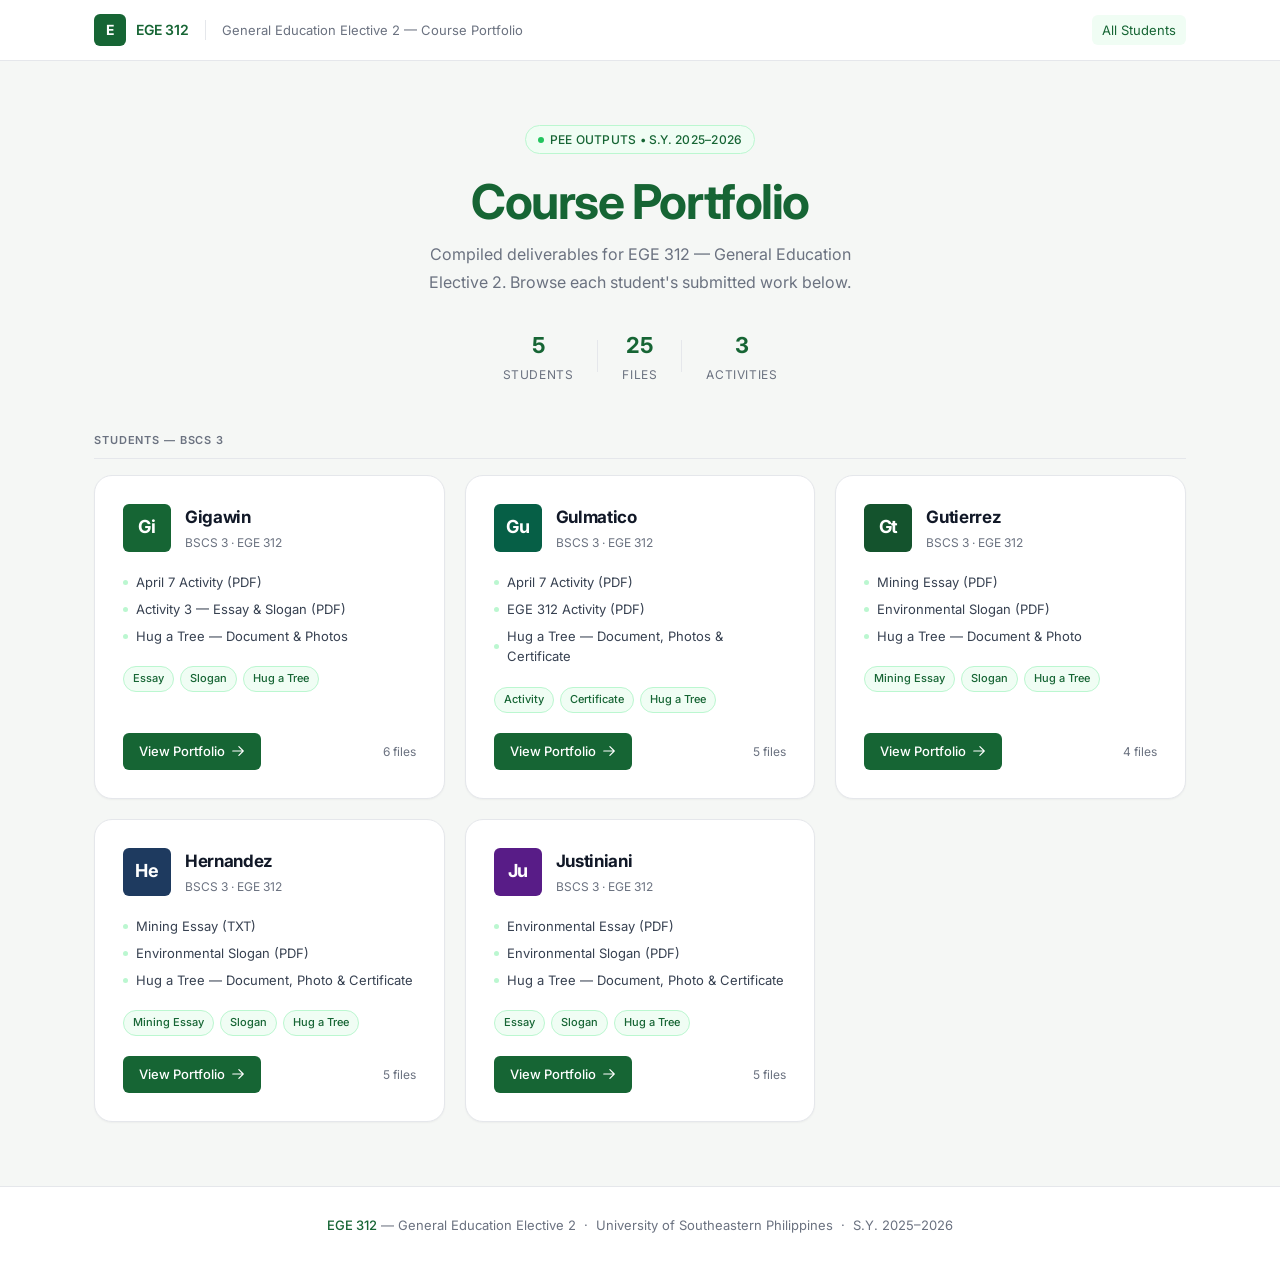
==== index.html @ ad90956f "initial commit" ====
<!DOCTYPE html>
<html lang="en">
<head>
  <meta charset="UTF-8" />
  <meta name="viewport" content="width=device-width, initial-scale=1.0" />
  <title>EGE 312 — Course Portfolio</title>
  <link rel="stylesheet" href="css/style.css" />
</head>
<body>

  <!-- Header -->
  <header class="site-header">
    <div class="container header-inner">
      <div class="header-logo">
        <div class="header-logo-mark">E</div>
        <span>EGE 312</span>
      </div>
      <div class="header-divider"></div>
      <span class="header-course">General Education Elective 2 &mdash; Course Portfolio</span>
      <nav class="header-nav">
        <a href="index.html" class="active">All Students</a>
      </nav>
    </div>
  </header>

  <!-- Hero -->
  <main>
    <section class="hero">
      <div class="container">
        <div class="hero-badge">PEE Outputs &bull; S.Y. 2025–2026</div>
        <h1>Course Portfolio</h1>
        <p>Compiled deliverables for EGE 312 — General Education Elective 2. Browse each student's submitted work below.</p>
        <div class="hero-meta">
          <div class="hero-meta-item">
            <strong>5</strong>
            <span>Students</span>
          </div>
          <div class="hero-divider"></div>
          <div class="hero-meta-item">
            <strong>25</strong>
            <span>Files</span>
          </div>
          <div class="hero-divider"></div>
          <div class="hero-meta-item">
            <strong>3</strong>
            <span>Activities</span>
          </div>
        </div>
      </div>
    </section>

    <!-- Student Grid -->
    <section>
      <div class="container">
        <p class="section-label">Students — BSCS 3</p>
        <div class="students-grid">

          <!-- Gigawin -->
          <div class="student-card">
            <div class="card-top">
              <div class="student-avatar g1">Gi</div>
              <div class="card-info">
                <div class="card-name">Gigawin</div>
                <div class="card-program">BSCS 3 &middot; EGE 312</div>
              </div>
            </div>
            <div class="card-files">
              <div class="card-file-row">April 7 Activity (PDF)</div>
              <div class="card-file-row">Activity 3 — Essay &amp; Slogan (PDF)</div>
              <div class="card-file-row">Hug a Tree — Document &amp; Photos</div>
            </div>
            <div class="card-tags">
              <span class="tag">Essay</span>
              <span class="tag">Slogan</span>
              <span class="tag">Hug a Tree</span>
            </div>
            <div class="card-action">
              <a class="btn-primary" href="gigawin.html">
                View Portfolio
                <svg fill="none" viewBox="0 0 24 24" stroke="currentColor" stroke-width="2">
                  <path stroke-linecap="round" stroke-linejoin="round" d="M13.5 4.5 21 12m0 0-7.5 7.5M21 12H3" />
                </svg>
              </a>
              <span class="card-count">6 files</span>
            </div>
          </div>

          <!-- Gulmatico -->
          <div class="student-card">
            <div class="card-top">
              <div class="student-avatar g2">Gu</div>
              <div class="card-info">
                <div class="card-name">Gulmatico</div>
                <div class="card-program">BSCS 3 &middot; EGE 312</div>
              </div>
            </div>
            <div class="card-files">
              <div class="card-file-row">April 7 Activity (PDF)</div>
              <div class="card-file-row">EGE 312 Activity (PDF)</div>
              <div class="card-file-row">Hug a Tree — Document, Photos &amp; Certificate</div>
            </div>
            <div class="card-tags">
              <span class="tag">Activity</span>
              <span class="tag">Certificate</span>
              <span class="tag">Hug a Tree</span>
            </div>
            <div class="card-action">
              <a class="btn-primary" href="gulmatico.html">
                View Portfolio
                <svg fill="none" viewBox="0 0 24 24" stroke="currentColor" stroke-width="2">
                  <path stroke-linecap="round" stroke-linejoin="round" d="M13.5 4.5 21 12m0 0-7.5 7.5M21 12H3" />
                </svg>
              </a>
              <span class="card-count">5 files</span>
            </div>
          </div>

          <!-- Gutierrez -->
          <div class="student-card">
            <div class="card-top">
              <div class="student-avatar g3">Gt</div>
              <div class="card-info">
                <div class="card-name">Gutierrez</div>
                <div class="card-program">BSCS 3 &middot; EGE 312</div>
              </div>
            </div>
            <div class="card-files">
              <div class="card-file-row">Mining Essay (PDF)</div>
              <div class="card-file-row">Environmental Slogan (PDF)</div>
              <div class="card-file-row">Hug a Tree — Document &amp; Photo</div>
            </div>
            <div class="card-tags">
              <span class="tag">Mining Essay</span>
              <span class="tag">Slogan</span>
              <span class="tag">Hug a Tree</span>
            </div>
            <div class="card-action">
              <a class="btn-primary" href="gutierrez.html">
                View Portfolio
                <svg fill="none" viewBox="0 0 24 24" stroke="currentColor" stroke-width="2">
                  <path stroke-linecap="round" stroke-linejoin="round" d="M13.5 4.5 21 12m0 0-7.5 7.5M21 12H3" />
                </svg>
              </a>
              <span class="card-count">4 files</span>
            </div>
          </div>

          <!-- Hernandez -->
          <div class="student-card">
            <div class="card-top">
              <div class="student-avatar h">He</div>
              <div class="card-info">
                <div class="card-name">Hernandez</div>
                <div class="card-program">BSCS 3 &middot; EGE 312</div>
              </div>
            </div>
            <div class="card-files">
              <div class="card-file-row">Mining Essay (TXT)</div>
              <div class="card-file-row">Environmental Slogan (PDF)</div>
              <div class="card-file-row">Hug a Tree — Document, Photo &amp; Certificate</div>
            </div>
            <div class="card-tags">
              <span class="tag">Mining Essay</span>
              <span class="tag">Slogan</span>
              <span class="tag">Hug a Tree</span>
            </div>
            <div class="card-action">
              <a class="btn-primary" href="hernandez.html">
                View Portfolio
                <svg fill="none" viewBox="0 0 24 24" stroke="currentColor" stroke-width="2">
                  <path stroke-linecap="round" stroke-linejoin="round" d="M13.5 4.5 21 12m0 0-7.5 7.5M21 12H3" />
                </svg>
              </a>
              <span class="card-count">5 files</span>
            </div>
          </div>

          <!-- Justiniani -->
          <div class="student-card">
            <div class="card-top">
              <div class="student-avatar j">Ju</div>
              <div class="card-info">
                <div class="card-name">Justiniani</div>
                <div class="card-program">BSCS 3 &middot; EGE 312</div>
              </div>
            </div>
            <div class="card-files">
              <div class="card-file-row">Environmental Essay (PDF)</div>
              <div class="card-file-row">Environmental Slogan (PDF)</div>
              <div class="card-file-row">Hug a Tree — Document, Photo &amp; Certificate</div>
            </div>
            <div class="card-tags">
              <span class="tag">Essay</span>
              <span class="tag">Slogan</span>
              <span class="tag">Hug a Tree</span>
            </div>
            <div class="card-action">
              <a class="btn-primary" href="justiniani.html">
                View Portfolio
                <svg fill="none" viewBox="0 0 24 24" stroke="currentColor" stroke-width="2">
                  <path stroke-linecap="round" stroke-linejoin="round" d="M13.5 4.5 21 12m0 0-7.5 7.5M21 12H3" />
                </svg>
              </a>
              <span class="card-count">5 files</span>
            </div>
          </div>

        </div>
      </div>
    </section>
  </main>

  <footer class="site-footer">
    <div class="container">
      <span>EGE 312</span> — General Education Elective 2 &nbsp;&middot;&nbsp; University of Southeastern Philippines &nbsp;&middot;&nbsp; S.Y. 2025–2026
    </div>
  </footer>

</body>
</html>
---- css/style.css ----
@import url('https://fonts.googleapis.com/css2?family=Inter:ital,opsz,wght@0,14..32,300;0,14..32,400;0,14..32,500;0,14..32,600;0,14..32,700;1,14..32,400&display=swap');

/* ── Variables ── */
:root {
  --primary:        #166534;
  --primary-hover:  #15803d;
  --primary-light:  #22c55e;
  --accent-bg:      #f0fdf4;
  --accent-border:  #bbf7d0;

  --bg:             #f5f7f5;
  --surface:        #ffffff;
  --surface-2:      #f9fafb;

  --text:           #111827;
  --text-sub:       #374151;
  --text-muted:     #6b7280;

  --border:         #e5e7eb;
  --border-accent:  #d1fae5;

  --radius-sm:  6px;
  --radius:     12px;
  --radius-lg:  18px;
  --radius-xl:  24px;

  --shadow-xs:  0 1px 2px rgb(0 0 0 / .04);
  --shadow-sm:  0 1px 3px rgb(0 0 0 / .06), 0 1px 2px -1px rgb(0 0 0 / .04);
  --shadow:     0 4px 6px -1px rgb(0 0 0 / .07), 0 2px 4px -2px rgb(0 0 0 / .04);
  --shadow-md:  0 10px 15px -3px rgb(0 0 0 / .07), 0 4px 6px -4px rgb(0 0 0 / .04);
  --shadow-lg:  0 20px 25px -5px rgb(0 0 0 / .08), 0 8px 10px -6px rgb(0 0 0 / .04);

  --font: 'Inter', system-ui, -apple-system, sans-serif;
  --transition: 200ms cubic-bezier(0.4, 0, 0.2, 1);
}

/* ── Reset ── */
*, *::before, *::after { box-sizing: border-box; margin: 0; padding: 0; }
html { scroll-behavior: smooth; -webkit-font-smoothing: antialiased; }
body {
  font-family: var(--font);
  background: var(--bg);
  color: var(--text);
  line-height: 1.6;
  font-size: 15px;
}
img { max-width: 100%; display: block; }
a { color: inherit; text-decoration: none; }

/* ── Layout ── */
.container {
  max-width: 1140px;
  margin: 0 auto;
  padding: 0 24px;
}

/* ── Site Header ── */
.site-header {
  position: sticky;
  top: 0;
  z-index: 100;
  background: var(--surface);
  border-bottom: 1px solid var(--border);
  backdrop-filter: blur(8px);
}
.header-inner {
  display: flex;
  align-items: center;
  gap: 16px;
  height: 60px;
}
.header-logo {
  display: flex;
  align-items: center;
  gap: 10px;
  font-weight: 600;
  font-size: 14px;
  color: var(--primary);
  letter-spacing: -0.01em;
}
.header-logo-mark {
  width: 32px;
  height: 32px;
  background: var(--primary);
  color: #fff;
  border-radius: var(--radius-sm);
  display: flex;
  align-items: center;
  justify-content: center;
  font-size: 14px;
  font-weight: 700;
  flex-shrink: 0;
}
.header-divider {
  width: 1px;
  height: 20px;
  background: var(--border);
}
.header-course {
  font-size: 13px;
  color: var(--text-muted);
  font-weight: 400;
}
.header-nav {
  margin-left: auto;
  display: flex;
  gap: 6px;
  align-items: center;
}
.header-nav a {
  font-size: 13px;
  color: var(--text-muted);
  padding: 5px 10px;
  border-radius: var(--radius-sm);
  transition: background var(--transition), color var(--transition);
}
.header-nav a:hover, .header-nav a.active {
  background: var(--accent-bg);
  color: var(--primary);
}

/* ── Hero ── */
.hero {
  padding: 64px 0 48px;
  text-align: center;
}
.hero-badge {
  display: inline-flex;
  align-items: center;
  gap: 6px;
  font-size: 12px;
  font-weight: 500;
  color: var(--primary);
  background: var(--accent-bg);
  border: 1px solid var(--accent-border);
  border-radius: 100px;
  padding: 4px 12px;
  margin-bottom: 20px;
  letter-spacing: 0.02em;
  text-transform: uppercase;
}
.hero-badge::before {
  content: '';
  display: inline-block;
  width: 6px;
  height: 6px;
  border-radius: 50%;
  background: var(--primary-light);
}
.hero h1 {
  font-size: clamp(28px, 5vw, 48px);
  font-weight: 700;
  color: var(--primary);
  letter-spacing: -0.03em;
  line-height: 1.15;
  margin-bottom: 12px;
}
.hero p {
  font-size: 16px;
  color: var(--text-muted);
  max-width: 480px;
  margin: 0 auto 32px;
  line-height: 1.7;
}
.hero-meta {
  display: flex;
  justify-content: center;
  gap: 24px;
  flex-wrap: wrap;
}
.hero-meta-item {
  display: flex;
  flex-direction: column;
  align-items: center;
  gap: 2px;
}
.hero-meta-item strong {
  font-size: 22px;
  font-weight: 700;
  color: var(--primary);
}
.hero-meta-item span {
  font-size: 12px;
  color: var(--text-muted);
  text-transform: uppercase;
  letter-spacing: 0.05em;
}
.hero-divider {
  width: 1px;
  height: 32px;
  background: var(--border);
  align-self: center;
}

/* ── Section headings ── */
.section-label {
  font-size: 11px;
  font-weight: 600;
  text-transform: uppercase;
  letter-spacing: 0.08em;
  color: var(--text-muted);
  margin-bottom: 16px;
  padding-bottom: 8px;
  border-bottom: 1px solid var(--border);
}

/* ── Student Cards Grid ── */
.students-grid {
  display: grid;
  grid-template-columns: repeat(auto-fill, minmax(320px, 1fr));
  gap: 20px;
  padding-bottom: 64px;
}

.student-card {
  background: var(--surface);
  border: 1px solid var(--border);
  border-radius: var(--radius-lg);
  padding: 28px;
  display: flex;
  flex-direction: column;
  gap: 20px;
  transition: box-shadow var(--transition), border-color var(--transition), transform var(--transition);
  box-shadow: var(--shadow-xs);
}
.student-card:hover {
  box-shadow: var(--shadow-md);
  border-color: var(--accent-border);
  transform: translateY(-2px);
}

.card-top {
  display: flex;
  align-items: flex-start;
  gap: 14px;
}
.student-avatar {
  width: 48px;
  height: 48px;
  border-radius: var(--radius-sm);
  background: var(--primary);
  color: #fff;
  display: flex;
  align-items: center;
  justify-content: center;
  font-size: 18px;
  font-weight: 700;
  flex-shrink: 0;
  letter-spacing: -0.02em;
}
.student-avatar.g1 { background: #166534; }
.student-avatar.g2 { background: #065f46; }
.student-avatar.g3 { background: #14532d; }
.student-avatar.h  { background: #1e3a5f; }
.student-avatar.j  { background: #581c87; }

.card-info { flex: 1; min-width: 0; }
.card-name {
  font-size: 17px;
  font-weight: 700;
  color: var(--text);
  letter-spacing: -0.02em;
  margin-bottom: 2px;
}
.card-program {
  font-size: 12px;
  color: var(--text-muted);
  font-weight: 400;
}

.card-files {
  display: flex;
  flex-direction: column;
  gap: 6px;
}
.card-file-row {
  display: flex;
  align-items: center;
  gap: 8px;
  font-size: 13px;
  color: var(--text-sub);
}
.card-file-row::before {
  content: '';
  width: 5px;
  height: 5px;
  border-radius: 50%;
  background: var(--accent-border);
  flex-shrink: 0;
}

.card-tags {
  display: flex;
  flex-wrap: wrap;
  gap: 6px;
}
.tag {
  font-size: 11px;
  font-weight: 500;
  padding: 3px 9px;
  border-radius: 100px;
  background: var(--accent-bg);
  color: var(--primary);
  border: 1px solid var(--accent-border);
}

.card-action {
  display: flex;
  align-items: center;
  justify-content: space-between;
  margin-top: auto;
}
.btn-primary {
  display: inline-flex;
  align-items: center;
  gap: 6px;
  background: var(--primary);
  color: #fff;
  font-size: 13px;
  font-weight: 500;
  padding: 8px 16px;
  border-radius: var(--radius-sm);
  transition: background var(--transition), box-shadow var(--transition);
  border: none;
  cursor: pointer;
}
.btn-primary:hover {
  background: var(--primary-hover);
  box-shadow: 0 4px 12px rgb(22 101 52 / .25);
}
.btn-primary svg { width: 14px; height: 14px; }

.card-count {
  font-size: 12px;
  color: var(--text-muted);
}

/* ── Breadcrumb ── */
.breadcrumb {
  display: flex;
  align-items: center;
  gap: 6px;
  font-size: 13px;
  color: var(--text-muted);
  padding: 16px 0;
}
.breadcrumb a {
  color: var(--primary);
  font-weight: 500;
  transition: opacity var(--transition);
}
.breadcrumb a:hover { opacity: 0.75; }
.breadcrumb-sep { color: var(--border); }

/* ── Student Hero (inner pages) ── */
.student-hero {
  padding: 36px 0 40px;
  display: flex;
  align-items: center;
  gap: 20px;
}
.student-hero-avatar {
  width: 64px;
  height: 64px;
  border-radius: var(--radius);
  color: #fff;
  display: flex;
  align-items: center;
  justify-content: center;
  font-size: 24px;
  font-weight: 700;
  flex-shrink: 0;
}
.student-hero-info h1 {
  font-size: 28px;
  font-weight: 700;
  color: var(--primary);
  letter-spacing: -0.03em;
  line-height: 1.2;
}
.student-hero-info p {
  font-size: 14px;
  color: var(--text-muted);
  margin-top: 4px;
}

/* ── Activity Sections ── */
.activities {
  display: flex;
  flex-direction: column;
  gap: 40px;
  padding-bottom: 64px;
}
.activity-section {}
.activity-header {
  display: flex;
  align-items: center;
  gap: 12px;
  margin-bottom: 20px;
}
.activity-num {
  width: 28px;
  height: 28px;
  border-radius: var(--radius-sm);
  background: var(--primary);
  color: #fff;
  font-size: 12px;
  font-weight: 700;
  display: flex;
  align-items: center;
  justify-content: center;
  flex-shrink: 0;
}
.activity-title {
  font-size: 17px;
  font-weight: 600;
  color: var(--text);
  letter-spacing: -0.02em;
}
.activity-desc {
  font-size: 13px;
  color: var(--text-muted);
  margin-top: 2px;
}

.files-grid {
  display: grid;
  gap: 16px;
}
.files-grid.cols-2 { grid-template-columns: repeat(auto-fill, minmax(340px, 1fr)); }

/* ── File Cards ── */
.file-card {
  background: var(--surface);
  border: 1px solid var(--border);
  border-radius: var(--radius);
  overflow: hidden;
  box-shadow: var(--shadow-xs);
}

/* PDF card */
.file-card-header {
  display: flex;
  align-items: center;
  justify-content: space-between;
  padding: 12px 16px;
  border-bottom: 1px solid var(--border);
  background: var(--surface-2);
}
.file-card-label {
  display: flex;
  align-items: center;
  gap: 8px;
  font-size: 13px;
  font-weight: 500;
  color: var(--text);
}
.file-type-badge {
  font-size: 10px;
  font-weight: 600;
  text-transform: uppercase;
  letter-spacing: 0.06em;
  padding: 2px 7px;
  border-radius: 4px;
  background: #fee2e2;
  color: #991b1b;
}
.file-type-badge.pdf  { background: #fee2e2; color: #991b1b; }
.file-type-badge.img  { background: #dbeafe; color: #1e40af; }
.file-type-badge.heic { background: #fef3c7; color: #92400e; }
.file-type-badge.doc  { background: #ede9fe; color: #4c1d95; }
.file-type-badge.txt  { background: #f0fdf4; color: #166534; }

.btn-download {
  display: inline-flex;
  align-items: center;
  gap: 5px;
  font-size: 12px;
  font-weight: 500;
  color: var(--primary);
  padding: 5px 10px;
  border-radius: var(--radius-sm);
  background: var(--accent-bg);
  border: 1px solid var(--accent-border);
  transition: background var(--transition);
  white-space: nowrap;
}
.btn-download:hover { background: var(--accent-border); }
.btn-download svg { width: 12px; height: 12px; }

.pdf-embed {
  width: 100%;
  height: 600px;
  border: none;
  display: block;
  background: var(--surface-2);
}

/* Image card */
.img-preview {
  position: relative;
  overflow: hidden;
  background: var(--surface-2);
  max-height: 420px;
}
.img-preview img {
  width: 100%;
  height: 100%;
  object-fit: contain;
  max-height: 420px;
  transition: transform var(--transition);
}
.img-preview:hover img { transform: scale(1.02); }

/* Download-only card */
.download-card {
  display: flex;
  align-items: center;
  gap: 16px;
  padding: 20px;
}
.download-icon {
  width: 44px;
  height: 44px;
  border-radius: var(--radius-sm);
  background: var(--accent-bg);
  display: flex;
  align-items: center;
  justify-content: center;
  flex-shrink: 0;
}
.download-icon svg { width: 22px; height: 22px; color: var(--primary); }
.download-info { flex: 1; min-width: 0; }
.download-filename {
  font-size: 13px;
  font-weight: 500;
  color: var(--text);
  white-space: nowrap;
  overflow: hidden;
  text-overflow: ellipsis;
}
.download-note {
  font-size: 12px;
  color: var(--text-muted);
  margin-top: 2px;
}

/* Text card */
.txt-content {
  padding: 20px 24px;
  font-size: 14px;
  line-height: 1.75;
  color: var(--text-sub);
  white-space: pre-wrap;
  font-family: var(--font);
  max-height: 480px;
  overflow-y: auto;
}

/* ── Footer ── */
.site-footer {
  border-top: 1px solid var(--border);
  background: var(--surface);
  padding: 28px 0;
  text-align: center;
  font-size: 13px;
  color: var(--text-muted);
  margin-top: auto;
}
.site-footer span { color: var(--primary); font-weight: 500; }

/* ── Responsive ── */
@media (max-width: 640px) {
  .hero { padding: 40px 0 32px; }
  .students-grid { grid-template-columns: 1fr; }
  .hero-meta { gap: 16px; }
  .hero-divider { display: none; }
  .student-hero { flex-direction: column; align-items: flex-start; }
  .header-course { display: none; }
  .pdf-embed { height: 400px; }
  .files-grid.cols-2 { grid-template-columns: 1fr; }
}
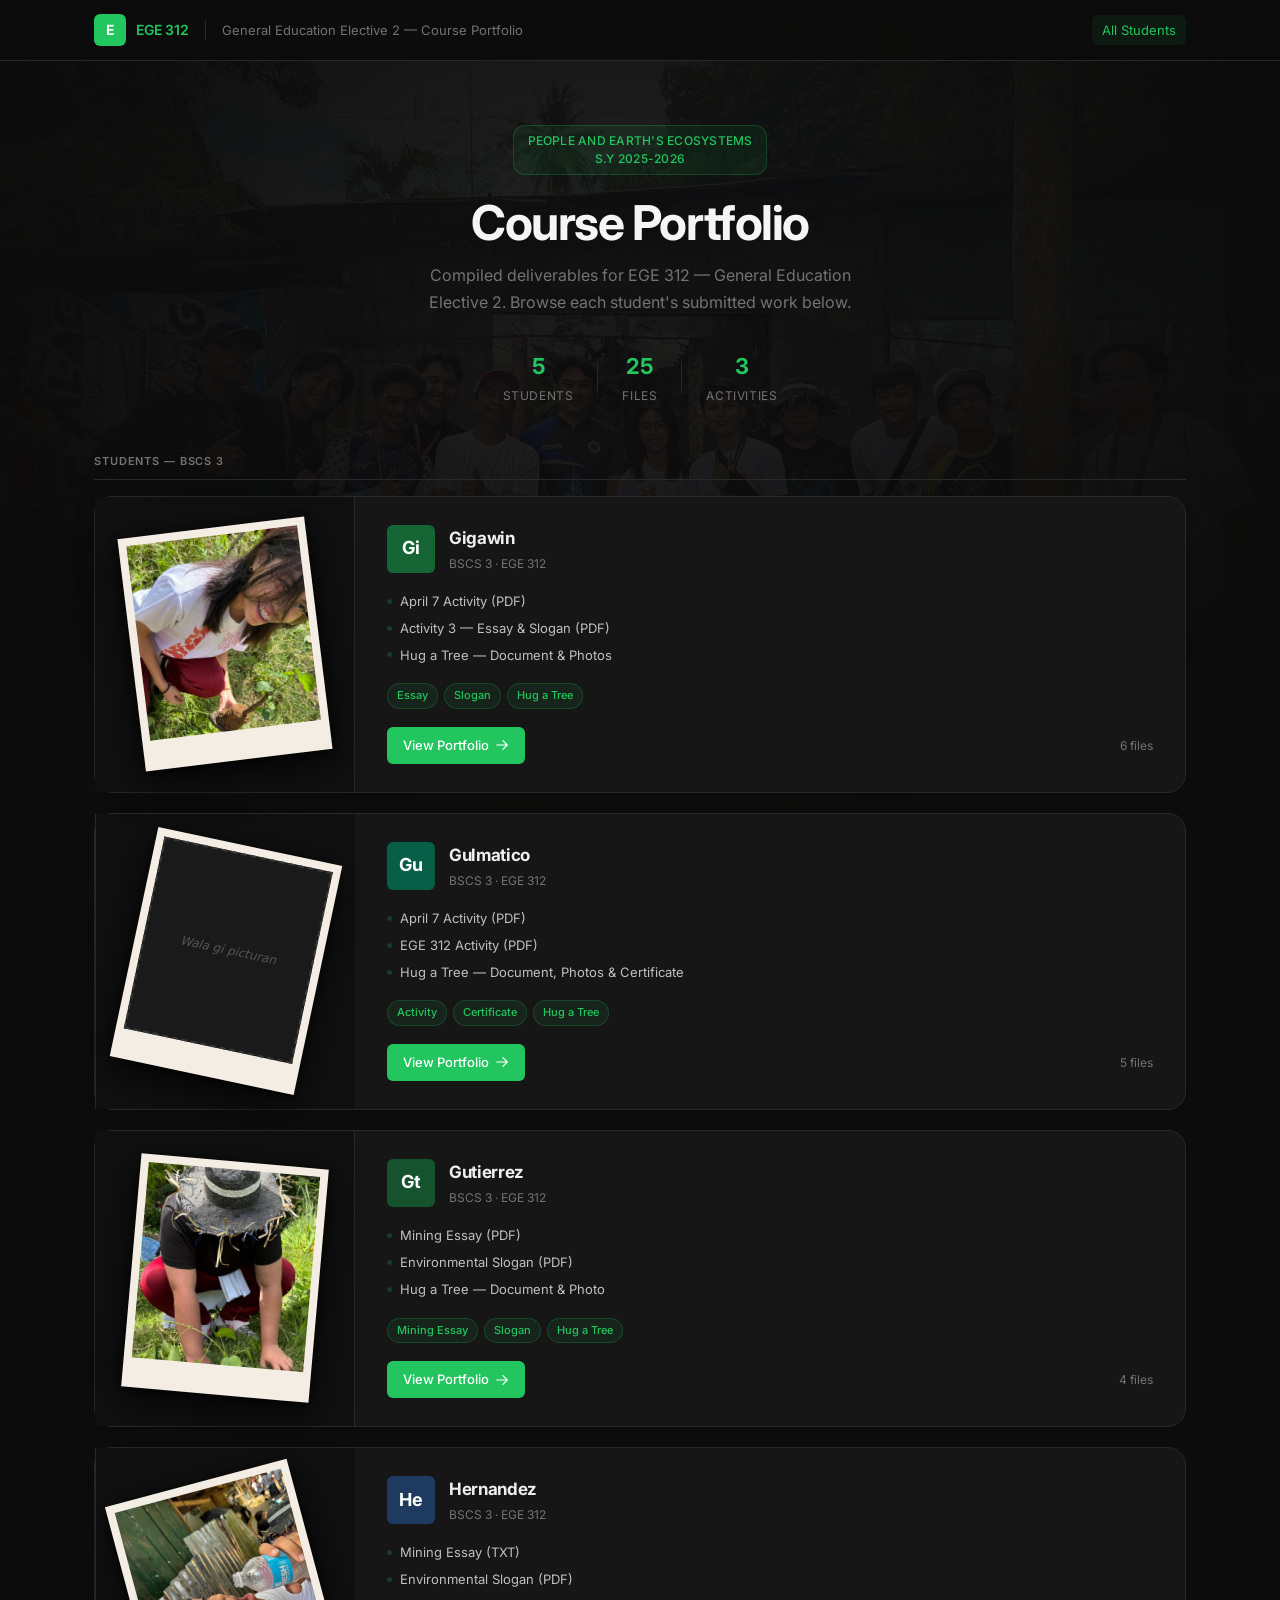
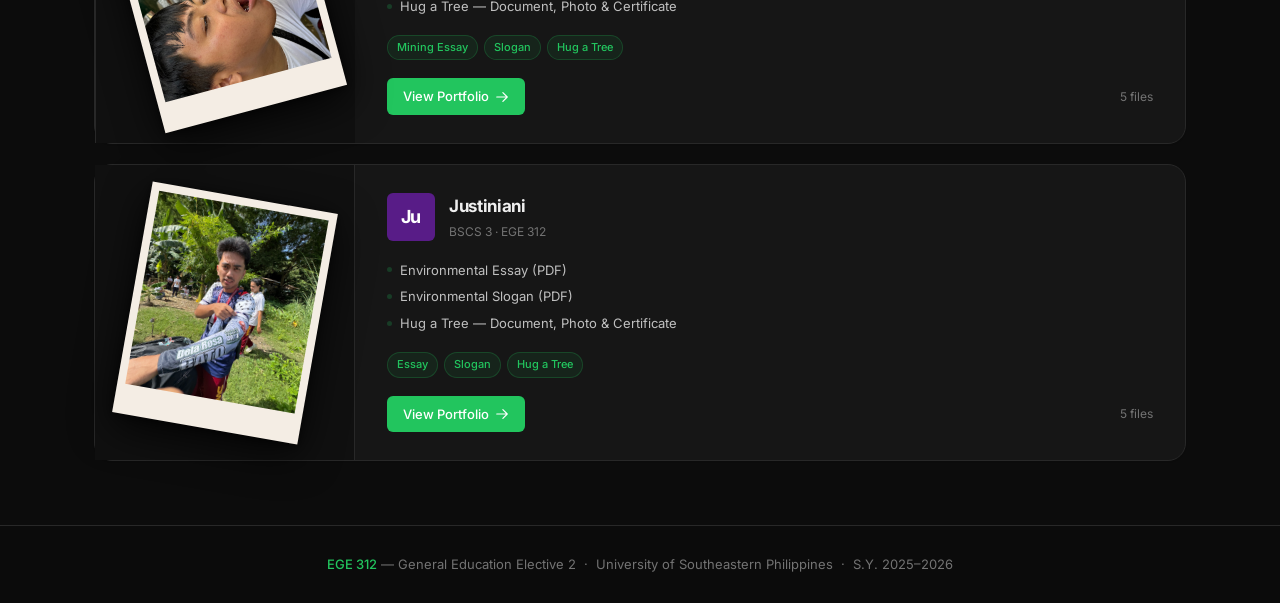
==== commit eddd544d: "wow" ====
--- a/index.html
+++ b/index.html
@@ -6,7 +6,9 @@
   <title>EGE 312 — Course Portfolio</title>
   <link rel="stylesheet" href="css/style.css" />
 </head>
-<body>
+<body class="dark-theme">
+
+  <div class="site-bg" aria-hidden="true"></div>
 
   <!-- Header -->
   <header class="site-header">
@@ -27,7 +29,7 @@
   <main>
     <section class="hero">
       <div class="container">
-        <div class="hero-badge">PEE Outputs &bull; S.Y. 2025–2026</div>
+        <div class="hero-badge"><span>People and Earth's Ecosystems<br>S.Y 2025-2026</span></div>
         <h1>Course Portfolio</h1>
         <p>Compiled deliverables for EGE 312 — General Education Elective 2. Browse each student's submitted work below.</p>
         <div class="hero-meta">
@@ -55,153 +57,188 @@
         <p class="section-label">Students — BSCS 3</p>
         <div class="students-grid">
 
-          <!-- Gigawin -->
+          <!-- Gigawin — photo left -->
           <div class="student-card">
-            <div class="card-top">
-              <div class="student-avatar g1">Gi</div>
-              <div class="card-info">
-                <div class="card-name">Gigawin</div>
-                <div class="card-program">BSCS 3 &middot; EGE 312</div>
-              </div>
-            </div>
-            <div class="card-files">
-              <div class="card-file-row">April 7 Activity (PDF)</div>
-              <div class="card-file-row">Activity 3 — Essay &amp; Slogan (PDF)</div>
-              <div class="card-file-row">Hug a Tree — Document &amp; Photos</div>
-            </div>
-            <div class="card-tags">
-              <span class="tag">Essay</span>
-              <span class="tag">Slogan</span>
-              <span class="tag">Hug a Tree</span>
-            </div>
-            <div class="card-action">
-              <a class="btn-primary" href="gigawin.html">
-                View Portfolio
-                <svg fill="none" viewBox="0 0 24 24" stroke="currentColor" stroke-width="2">
-                  <path stroke-linecap="round" stroke-linejoin="round" d="M13.5 4.5 21 12m0 0-7.5 7.5M21 12H3" />
-                </svg>
-              </a>
-              <span class="card-count">6 files</span>
-            </div>
-          </div>
-
-          <!-- Gulmatico -->
+            <div class="card-photo-side">
+              <div class="photo-frame rot-n7">
+                <img src="assets/Gigawin.jpg" alt="Gigawin" />
+              </div>
+            </div>
+            <div class="card-body">
+              <div class="card-top">
+                <div class="student-avatar g1">Gi</div>
+                <div class="card-info">
+                  <div class="card-name">Gigawin</div>
+                  <div class="card-program">BSCS 3 &middot; EGE 312</div>
+                </div>
+              </div>
+              <div class="card-files">
+                <div class="card-file-row">April 7 Activity (PDF)</div>
+                <div class="card-file-row">Activity 3 — Essay &amp; Slogan (PDF)</div>
+                <div class="card-file-row">Hug a Tree — Document &amp; Photos</div>
+              </div>
+              <div class="card-tags">
+                <span class="tag">Essay</span>
+                <span class="tag">Slogan</span>
+                <span class="tag">Hug a Tree</span>
+              </div>
+              <div class="card-action">
+                <a class="btn-primary" href="gigawin.html">
+                  View Portfolio
+                  <svg fill="none" viewBox="0 0 24 24" stroke="currentColor" stroke-width="2">
+                    <path stroke-linecap="round" stroke-linejoin="round" d="M13.5 4.5 21 12m0 0-7.5 7.5M21 12H3" />
+                  </svg>
+                </a>
+                <span class="card-count">6 files</span>
+              </div>
+            </div>
+          </div>
+
+          <!-- Gulmatico — photo right (no photo) -->
+          <div class="student-card photo-right">
+            <div class="card-body">
+              <div class="card-top">
+                <div class="student-avatar g2">Gu</div>
+                <div class="card-info">
+                  <div class="card-name">Gulmatico</div>
+                  <div class="card-program">BSCS 3 &middot; EGE 312</div>
+                </div>
+              </div>
+              <div class="card-files">
+                <div class="card-file-row">April 7 Activity (PDF)</div>
+                <div class="card-file-row">EGE 312 Activity (PDF)</div>
+                <div class="card-file-row">Hug a Tree — Document, Photos &amp; Certificate</div>
+              </div>
+              <div class="card-tags">
+                <span class="tag">Activity</span>
+                <span class="tag">Certificate</span>
+                <span class="tag">Hug a Tree</span>
+              </div>
+              <div class="card-action">
+                <a class="btn-primary" href="gulmatico.html">
+                  View Portfolio
+                  <svg fill="none" viewBox="0 0 24 24" stroke="currentColor" stroke-width="2">
+                    <path stroke-linecap="round" stroke-linejoin="round" d="M13.5 4.5 21 12m0 0-7.5 7.5M21 12H3" />
+                  </svg>
+                </a>
+                <span class="card-count">5 files</span>
+              </div>
+            </div>
+            <div class="card-photo-side">
+              <div class="photo-frame rot-p12">
+                <div class="photo-placeholder">Wala gi picturan</div>
+              </div>
+            </div>
+          </div>
+
+          <!-- Gutierrez — photo left -->
           <div class="student-card">
-            <div class="card-top">
-              <div class="student-avatar g2">Gu</div>
-              <div class="card-info">
-                <div class="card-name">Gulmatico</div>
-                <div class="card-program">BSCS 3 &middot; EGE 312</div>
-              </div>
-            </div>
-            <div class="card-files">
-              <div class="card-file-row">April 7 Activity (PDF)</div>
-              <div class="card-file-row">EGE 312 Activity (PDF)</div>
-              <div class="card-file-row">Hug a Tree — Document, Photos &amp; Certificate</div>
-            </div>
-            <div class="card-tags">
-              <span class="tag">Activity</span>
-              <span class="tag">Certificate</span>
-              <span class="tag">Hug a Tree</span>
-            </div>
-            <div class="card-action">
-              <a class="btn-primary" href="gulmatico.html">
-                View Portfolio
-                <svg fill="none" viewBox="0 0 24 24" stroke="currentColor" stroke-width="2">
-                  <path stroke-linecap="round" stroke-linejoin="round" d="M13.5 4.5 21 12m0 0-7.5 7.5M21 12H3" />
-                </svg>
-              </a>
-              <span class="card-count">5 files</span>
-            </div>
-          </div>
-
-          <!-- Gutierrez -->
+            <div class="card-photo-side">
+              <div class="photo-frame rot-p5">
+                <img src="assets/Gutierrez.jpg" alt="Gutierrez" />
+              </div>
+            </div>
+            <div class="card-body">
+              <div class="card-top">
+                <div class="student-avatar g3">Gt</div>
+                <div class="card-info">
+                  <div class="card-name">Gutierrez</div>
+                  <div class="card-program">BSCS 3 &middot; EGE 312</div>
+                </div>
+              </div>
+              <div class="card-files">
+                <div class="card-file-row">Mining Essay (PDF)</div>
+                <div class="card-file-row">Environmental Slogan (PDF)</div>
+                <div class="card-file-row">Hug a Tree — Document &amp; Photo</div>
+              </div>
+              <div class="card-tags">
+                <span class="tag">Mining Essay</span>
+                <span class="tag">Slogan</span>
+                <span class="tag">Hug a Tree</span>
+              </div>
+              <div class="card-action">
+                <a class="btn-primary" href="gutierrez.html">
+                  View Portfolio
+                  <svg fill="none" viewBox="0 0 24 24" stroke="currentColor" stroke-width="2">
+                    <path stroke-linecap="round" stroke-linejoin="round" d="M13.5 4.5 21 12m0 0-7.5 7.5M21 12H3" />
+                  </svg>
+                </a>
+                <span class="card-count">4 files</span>
+              </div>
+            </div>
+          </div>
+
+          <!-- Hernandez — photo right -->
+          <div class="student-card photo-right">
+            <div class="card-body">
+              <div class="card-top">
+                <div class="student-avatar h">He</div>
+                <div class="card-info">
+                  <div class="card-name">Hernandez</div>
+                  <div class="card-program">BSCS 3 &middot; EGE 312</div>
+                </div>
+              </div>
+              <div class="card-files">
+                <div class="card-file-row">Mining Essay (TXT)</div>
+                <div class="card-file-row">Environmental Slogan (PDF)</div>
+                <div class="card-file-row">Hug a Tree — Document, Photo &amp; Certificate</div>
+              </div>
+              <div class="card-tags">
+                <span class="tag">Mining Essay</span>
+                <span class="tag">Slogan</span>
+                <span class="tag">Hug a Tree</span>
+              </div>
+              <div class="card-action">
+                <a class="btn-primary" href="hernandez.html">
+                  View Portfolio
+                  <svg fill="none" viewBox="0 0 24 24" stroke="currentColor" stroke-width="2">
+                    <path stroke-linecap="round" stroke-linejoin="round" d="M13.5 4.5 21 12m0 0-7.5 7.5M21 12H3" />
+                  </svg>
+                </a>
+                <span class="card-count">5 files</span>
+              </div>
+            </div>
+            <div class="card-photo-side">
+              <div class="photo-frame rot-n15">
+                <img src="assets/Hernandez.jpg" alt="Hernandez" />
+              </div>
+            </div>
+          </div>
+
+          <!-- Justiniani — photo left -->
           <div class="student-card">
-            <div class="card-top">
-              <div class="student-avatar g3">Gt</div>
-              <div class="card-info">
-                <div class="card-name">Gutierrez</div>
-                <div class="card-program">BSCS 3 &middot; EGE 312</div>
-              </div>
-            </div>
-            <div class="card-files">
-              <div class="card-file-row">Mining Essay (PDF)</div>
-              <div class="card-file-row">Environmental Slogan (PDF)</div>
-              <div class="card-file-row">Hug a Tree — Document &amp; Photo</div>
-            </div>
-            <div class="card-tags">
-              <span class="tag">Mining Essay</span>
-              <span class="tag">Slogan</span>
-              <span class="tag">Hug a Tree</span>
-            </div>
-            <div class="card-action">
-              <a class="btn-primary" href="gutierrez.html">
-                View Portfolio
-                <svg fill="none" viewBox="0 0 24 24" stroke="currentColor" stroke-width="2">
-                  <path stroke-linecap="round" stroke-linejoin="round" d="M13.5 4.5 21 12m0 0-7.5 7.5M21 12H3" />
-                </svg>
-              </a>
-              <span class="card-count">4 files</span>
-            </div>
-          </div>
-
-          <!-- Hernandez -->
-          <div class="student-card">
-            <div class="card-top">
-              <div class="student-avatar h">He</div>
-              <div class="card-info">
-                <div class="card-name">Hernandez</div>
-                <div class="card-program">BSCS 3 &middot; EGE 312</div>
-              </div>
-            </div>
-            <div class="card-files">
-              <div class="card-file-row">Mining Essay (TXT)</div>
-              <div class="card-file-row">Environmental Slogan (PDF)</div>
-              <div class="card-file-row">Hug a Tree — Document, Photo &amp; Certificate</div>
-            </div>
-            <div class="card-tags">
-              <span class="tag">Mining Essay</span>
-              <span class="tag">Slogan</span>
-              <span class="tag">Hug a Tree</span>
-            </div>
-            <div class="card-action">
-              <a class="btn-primary" href="hernandez.html">
-                View Portfolio
-                <svg fill="none" viewBox="0 0 24 24" stroke="currentColor" stroke-width="2">
-                  <path stroke-linecap="round" stroke-linejoin="round" d="M13.5 4.5 21 12m0 0-7.5 7.5M21 12H3" />
-                </svg>
-              </a>
-              <span class="card-count">5 files</span>
-            </div>
-          </div>
-
-          <!-- Justiniani -->
-          <div class="student-card">
-            <div class="card-top">
-              <div class="student-avatar j">Ju</div>
-              <div class="card-info">
-                <div class="card-name">Justiniani</div>
-                <div class="card-program">BSCS 3 &middot; EGE 312</div>
-              </div>
-            </div>
-            <div class="card-files">
-              <div class="card-file-row">Environmental Essay (PDF)</div>
-              <div class="card-file-row">Environmental Slogan (PDF)</div>
-              <div class="card-file-row">Hug a Tree — Document, Photo &amp; Certificate</div>
-            </div>
-            <div class="card-tags">
-              <span class="tag">Essay</span>
-              <span class="tag">Slogan</span>
-              <span class="tag">Hug a Tree</span>
-            </div>
-            <div class="card-action">
-              <a class="btn-primary" href="justiniani.html">
-                View Portfolio
-                <svg fill="none" viewBox="0 0 24 24" stroke="currentColor" stroke-width="2">
-                  <path stroke-linecap="round" stroke-linejoin="round" d="M13.5 4.5 21 12m0 0-7.5 7.5M21 12H3" />
-                </svg>
-              </a>
-              <span class="card-count">5 files</span>
+            <div class="card-photo-side">
+              <div class="photo-frame rot-p10">
+                <img src="assets/Justiniani.jpg" alt="Justiniani" />
+              </div>
+            </div>
+            <div class="card-body">
+              <div class="card-top">
+                <div class="student-avatar j">Ju</div>
+                <div class="card-info">
+                  <div class="card-name">Justiniani</div>
+                  <div class="card-program">BSCS 3 &middot; EGE 312</div>
+                </div>
+              </div>
+              <div class="card-files">
+                <div class="card-file-row">Environmental Essay (PDF)</div>
+                <div class="card-file-row">Environmental Slogan (PDF)</div>
+                <div class="card-file-row">Hug a Tree — Document, Photo &amp; Certificate</div>
+              </div>
+              <div class="card-tags">
+                <span class="tag">Essay</span>
+                <span class="tag">Slogan</span>
+                <span class="tag">Hug a Tree</span>
+              </div>
+              <div class="card-action">
+                <a class="btn-primary" href="justiniani.html">
+                  View Portfolio
+                  <svg fill="none" viewBox="0 0 24 24" stroke="currentColor" stroke-width="2">
+                    <path stroke-linecap="round" stroke-linejoin="round" d="M13.5 4.5 21 12m0 0-7.5 7.5M21 12H3" />
+                  </svg>
+                </a>
+                <span class="card-count">5 files</span>
+              </div>
             </div>
           </div>
 
--- a/css/style.css
+++ b/css/style.css
@@ -125,27 +125,19 @@
   text-align: center;
 }
 .hero-badge {
-  display: inline-flex;
-  align-items: center;
-  gap: 6px;
+  display: inline-block;
   font-size: 12px;
   font-weight: 500;
   color: var(--primary);
   background: var(--accent-bg);
   border: 1px solid var(--accent-border);
-  border-radius: 100px;
-  padding: 4px 12px;
+  border-radius: var(--radius);
+  padding: 6px 14px;
   margin-bottom: 20px;
   letter-spacing: 0.02em;
   text-transform: uppercase;
-}
-.hero-badge::before {
-  content: '';
-  display: inline-block;
-  width: 6px;
-  height: 6px;
-  border-radius: 50%;
-  background: var(--primary-light);
+  text-align: center;
+  line-height: 1.5;
 }
 .hero h1 {
   font-size: clamp(28px, 5vw, 48px);
@@ -207,9 +199,15 @@
 /* ── Student Cards Grid ── */
 .students-grid {
   display: grid;
-  grid-template-columns: repeat(auto-fill, minmax(320px, 1fr));
+  grid-template-columns: repeat(2, 1fr);
   gap: 20px;
   padding-bottom: 64px;
+}
+.student-card:last-child {
+  grid-column: 1 / -1;
+  max-width: calc(50% - 10px);
+  margin: 0 auto;
+  width: 100%;
 }
 
 .student-card {
@@ -573,6 +571,7 @@
 @media (max-width: 640px) {
   .hero { padding: 40px 0 32px; }
   .students-grid { grid-template-columns: 1fr; }
+  .student-card:last-child { grid-column: auto; max-width: 100%; margin: 0; }
   .hero-meta { gap: 16px; }
   .hero-divider { display: none; }
   .student-hero { flex-direction: column; align-items: flex-start; }
@@ -580,3 +579,162 @@
   .pdf-embed { height: 400px; }
   .files-grid.cols-2 { grid-template-columns: 1fr; }
 }
+
+/* ── Dark Theme (index.html only) ── */
+.dark-theme {
+  --primary:        #22c55e;
+  --primary-hover:  #16a34a;
+  --primary-light:  #4ade80;
+  --accent-bg:      rgba(34, 197, 94, 0.08);
+  --accent-border:  rgba(34, 197, 94, 0.22);
+  --bg:             #0c0c0c;
+  --surface:        #161616;
+  --surface-2:      #1e1e1e;
+  --text:           #efefef;
+  --text-sub:       #c0c0c0;
+  --text-muted:     #737373;
+  --border:         #282828;
+  --border-accent:  rgba(34, 197, 94, 0.22);
+  background: #0c0c0c;
+  color: #efefef;
+}
+
+/* Barely-visible background with edge fade */
+.site-bg {
+  position: fixed;
+  inset: 0;
+  background: url('../assets/Main_bg.jpg') center / cover no-repeat;
+  opacity: 0.1;
+  mask-image: radial-gradient(ellipse 60% 60% at 50% 35%, black 0%, transparent 100%);
+  -webkit-mask-image: radial-gradient(ellipse 60% 60% at 50% 35%, black 0%, transparent 100%);
+  z-index: 0;
+  pointer-events: none;
+}
+
+.dark-theme .site-header,
+.dark-theme main,
+.dark-theme .site-footer { position: relative; z-index: 1; }
+
+.dark-theme .site-header {
+  background: rgba(12, 12, 12, 0.88);
+  border-bottom-color: var(--border);
+  backdrop-filter: blur(14px);
+  -webkit-backdrop-filter: blur(14px);
+}
+
+.dark-theme .site-footer {
+  background: rgba(12, 12, 12, 0.9);
+  border-top-color: var(--border);
+}
+
+/* Hero overrides for dark */
+.dark-theme .hero h1 { color: #f5f5f5; }
+.dark-theme .hero p  { color: var(--text-muted); }
+.dark-theme .hero-meta-item strong { color: var(--primary); }
+
+/* Grid: single column, full-width editorial strips */
+.dark-theme .students-grid {
+  grid-template-columns: 1fr;
+  gap: 20px;
+}
+.dark-theme .student-card:last-child {
+  grid-column: auto;
+  max-width: 100%;
+  margin: 0;
+}
+
+/* Horizontal card layout */
+.dark-theme .student-card {
+  flex-direction: row;
+  padding: 0;
+  gap: 0;
+  min-height: 260px;
+  overflow: visible;
+  background: var(--surface);
+  border-color: var(--border);
+}
+.dark-theme .student-card.photo-right { flex-direction: row-reverse; }
+
+/* Photo panel */
+.card-photo-side {
+  width: 260px;
+  flex-shrink: 0;
+  display: flex;
+  align-items: center;
+  justify-content: center;
+  background: #101010;
+  align-self: stretch;
+  padding: 28px 20px;
+  border-right: 1px solid var(--border);
+}
+.dark-theme .student-card.photo-right .card-photo-side {
+  border-right: none;
+  border-left: 1px solid var(--border);
+}
+
+/* Polaroid-style frame */
+.photo-frame {
+  background: #f4ede4;
+  padding: 8px 8px 30px;
+  box-shadow: 0 12px 40px rgba(0, 0, 0, 0.8), 0 2px 8px rgba(0, 0, 0, 0.5);
+  display: inline-block;
+  line-height: 0;
+}
+.photo-frame img {
+  width: 172px;
+  height: 196px;
+  object-fit: cover;
+  display: block;
+}
+
+/* Rotation angles */
+.rot-n7  { transform: rotate(-7deg); }
+.rot-p12 { transform: rotate(12deg); }
+.rot-p5  { transform: rotate(5deg); }
+.rot-n15 { transform: rotate(-15deg); }
+.rot-p10 { transform: rotate(10deg); }
+
+/* Placeholder for missing photo */
+.photo-placeholder {
+  width: 172px;
+  height: 196px;
+  background: #1a1a1a;
+  border: 2px dashed #383838;
+  display: flex;
+  align-items: center;
+  justify-content: center;
+  text-align: center;
+  font-size: 12px;
+  font-style: italic;
+  color: #555;
+  padding: 16px;
+  line-height: 1.5;
+}
+
+/* Card body wrapper */
+.card-body {
+  flex: 1;
+  padding: 28px 32px;
+  display: flex;
+  flex-direction: column;
+  gap: 18px;
+  min-width: 0;
+}
+
+/* Mobile: stack vertically */
+@media (max-width: 700px) {
+  .dark-theme .student-card,
+  .dark-theme .student-card.photo-right { flex-direction: column; }
+  .card-photo-side {
+    width: 100%;
+    border-right: none;
+    border-bottom: 1px solid var(--border);
+    padding: 24px;
+    min-height: 180px;
+  }
+  .dark-theme .student-card.photo-right .card-photo-side {
+    border-left: none;
+    border-bottom: 1px solid var(--border);
+  }
+  .card-body { padding: 20px; }
+}
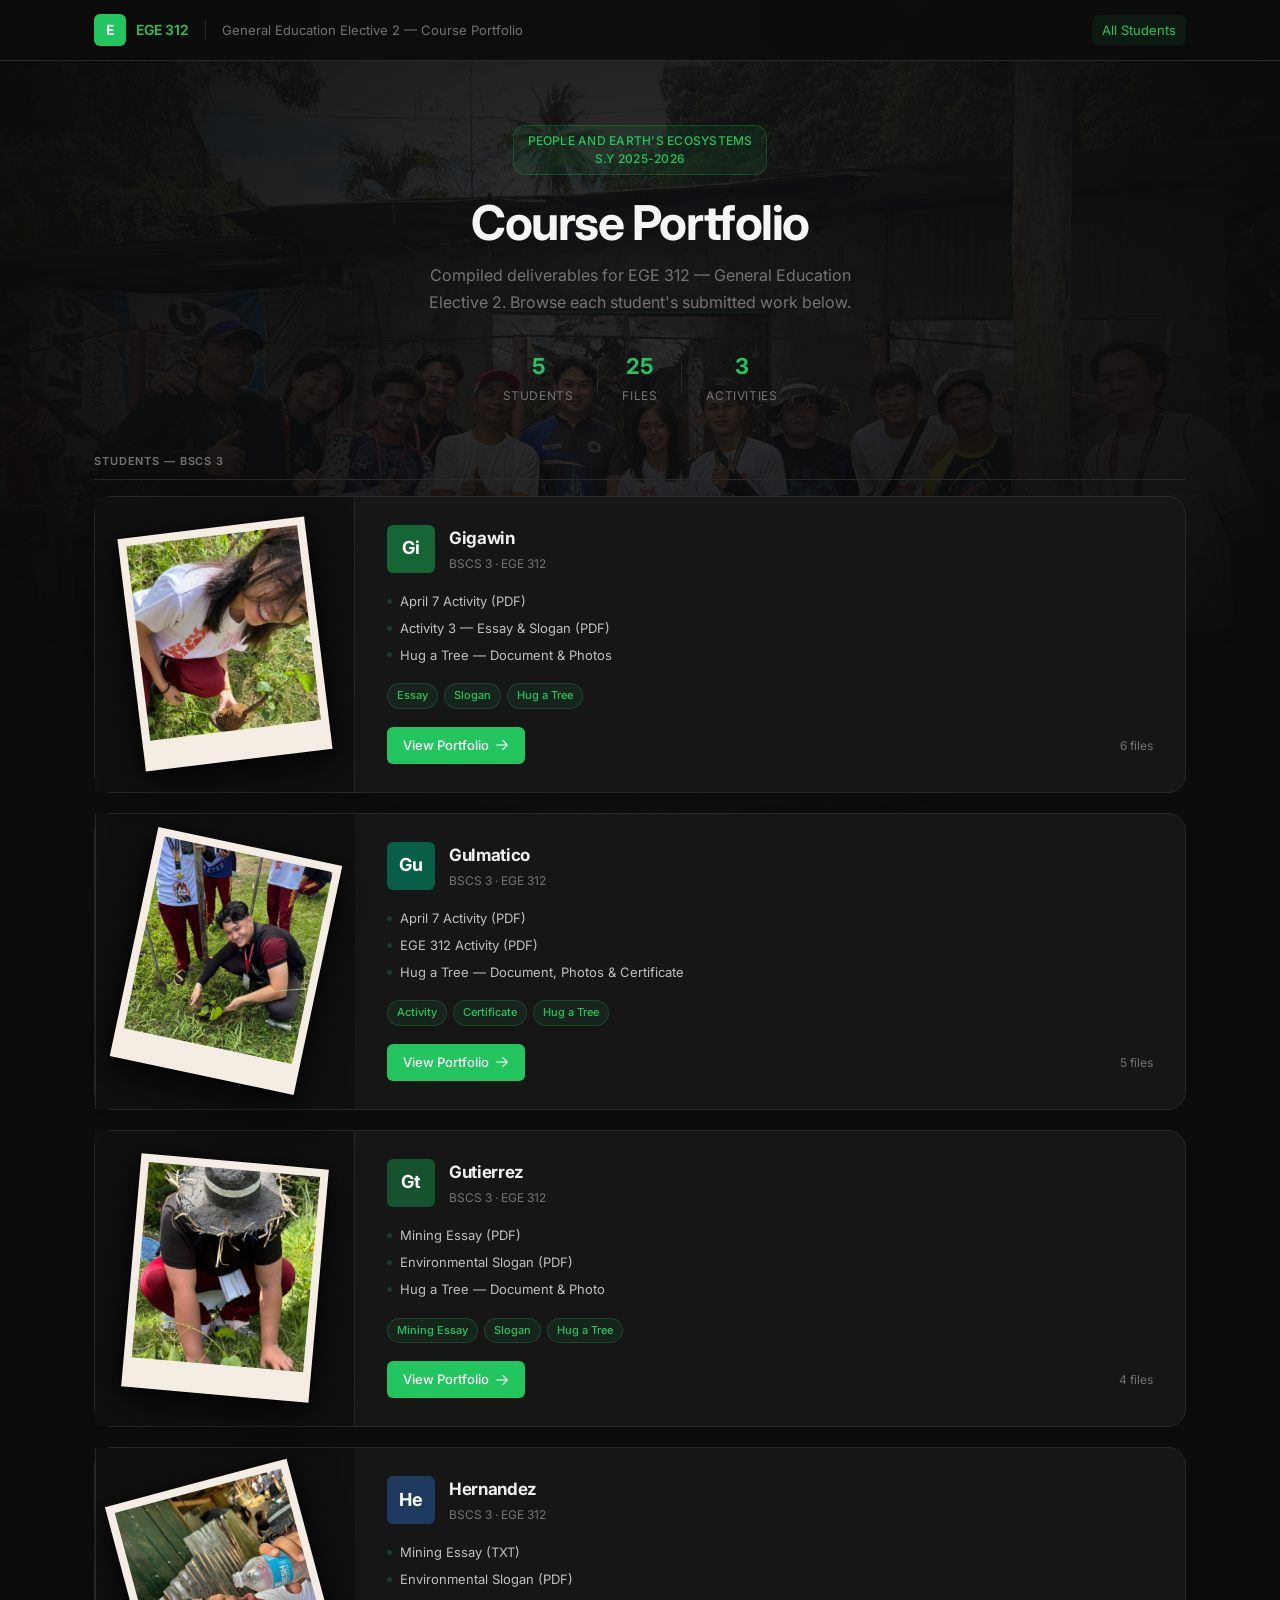
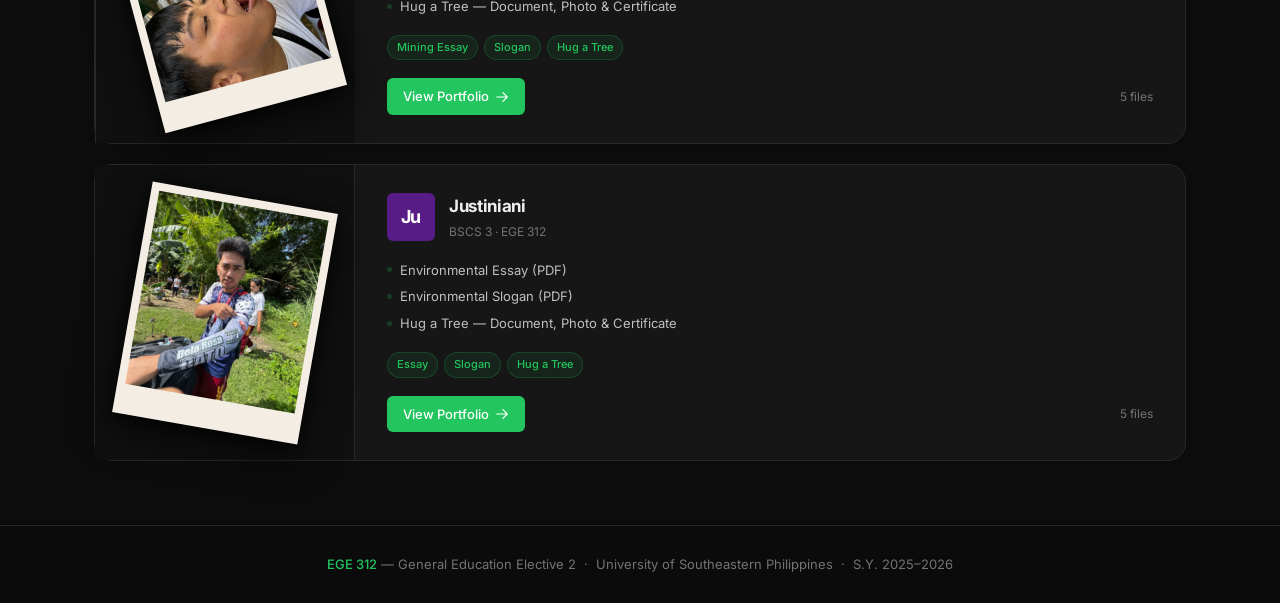
==== commit eef134bc: "new" ====
--- a/index.html
+++ b/index.html
@@ -126,7 +126,7 @@
             </div>
             <div class="card-photo-side">
               <div class="photo-frame rot-p12">
-                <div class="photo-placeholder">Wala gi picturan</div>
+                <img src="assets/Gulmatico.jpg" alt="Gulmatico" />
               </div>
             </div>
           </div>
--- a/css/style.css
+++ b/css/style.css
@@ -575,6 +575,7 @@
   .hero-meta { gap: 16px; }
   .hero-divider { display: none; }
   .student-hero { flex-direction: column; align-items: flex-start; }
+  .student-hero-photo { display: none; }
   .header-course { display: none; }
   .pdf-embed { height: 400px; }
   .files-grid.cols-2 { grid-template-columns: 1fr; }
@@ -604,7 +605,7 @@
   position: fixed;
   inset: 0;
   background: url('../assets/Main_bg.jpg') center / cover no-repeat;
-  opacity: 0.1;
+  opacity: 0.18;
   mask-image: radial-gradient(ellipse 60% 60% at 50% 35%, black 0%, transparent 100%);
   -webkit-mask-image: radial-gradient(ellipse 60% 60% at 50% 35%, black 0%, transparent 100%);
   z-index: 0;
@@ -719,6 +720,21 @@
   flex-direction: column;
   gap: 18px;
   min-width: 0;
+}
+
+/* Student hero photo (inner pages) */
+.student-hero-photo {
+  margin-left: auto;
+  flex-shrink: 0;
+}
+.student-hero-photo .photo-frame {
+  padding: 6px 6px 22px;
+}
+.student-hero-photo .photo-frame img {
+  width: 110px;
+  height: 125px;
+  object-fit: cover;
+  display: block;
 }
 
 /* Mobile: stack vertically */
